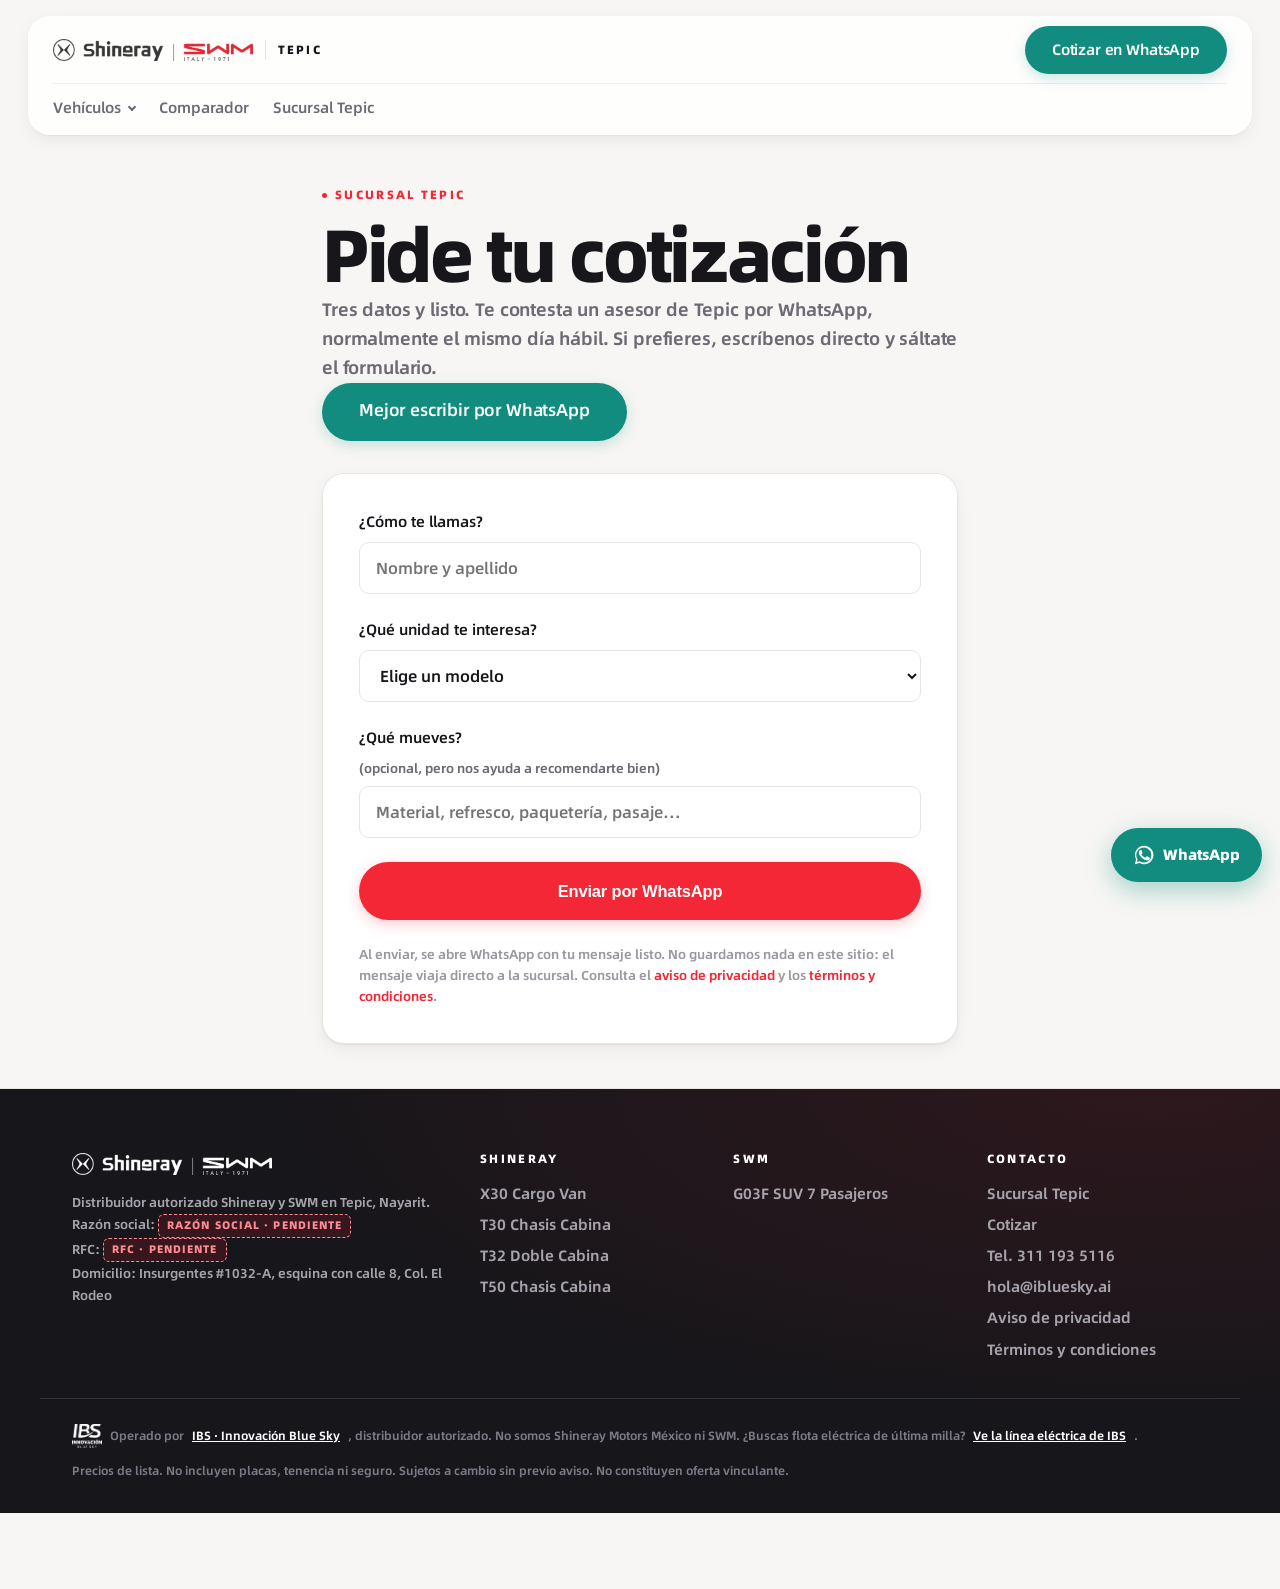
==== cotizar/index.html @ 1d500e3d "Actualiza sitio Shineray Tepic" ====
<!doctype html>
<html lang="es-MX">
<head>
<meta charset="utf-8">
<meta name="viewport" content="width=device-width,initial-scale=1,viewport-fit=cover">
<title>Cotizar un Shineray o SWM en Tepic | Distribuidor autorizado</title>
<meta name="description" content="Pide cotización de un camión Shineray o del SUV SWM G03F en Tepic, Nayarit. Tres campos y te contesta un asesor de la sucursal por WhatsApp.">
<meta name="robots" content="index,follow,max-image-preview:large">
<link rel="canonical" href="https://shineray-tepic.ibluesky.ai/cotizar/">
<meta name="theme-color" content="#3E3A39">
<meta name="geo.region" content="MX-NAY"><meta name="geo.placename" content="Tepic, Nayarit">
<meta property="og:type" content="website"><meta property="og:locale" content="es_MX">
<meta property="og:site_name" content="Shineray Tepic">
<meta property="og:url" content="https://shineray-tepic.ibluesky.ai/cotizar/">
<meta property="og:title" content="Cotizar un Shineray o SWM en Tepic | Distribuidor autorizado">
<meta property="og:description" content="Pide cotización de un camión Shineray o del SUV SWM G03F en Tepic, Nayarit. Tres campos y te contesta un asesor de la sucursal por WhatsApp.">
<meta property="og:image" content="https://shineray-tepic.ibluesky.ai/assets/og/inicio.jpg">
<meta property="og:image:width" content="1200"><meta property="og:image:height" content="630">
<meta property="og:image:alt" content="Cotizar un Shineray o SWM en Tepic | Distribuidor autorizado">
<meta name="twitter:card" content="summary_large_image">
<meta name="twitter:title" content="Cotizar un Shineray o SWM en Tepic | Distribuidor autorizado">
<meta name="twitter:description" content="Pide cotización de un camión Shineray o del SUV SWM G03F en Tepic, Nayarit. Tres campos y te contesta un asesor de la sucursal por WhatsApp.">
<meta name="twitter:image" content="https://shineray-tepic.ibluesky.ai/assets/og/inicio.jpg">
<link rel="preload" href="../assets/fonts/sr-600.woff2" as="font" type="font/woff2" crossorigin>

<link rel="stylesheet" href="../assets/site.css?v=41d85a31">
<link rel="icon" href="../assets/brand/favicon.svg" type="image/svg+xml">
<link rel="apple-touch-icon" href="../apple-touch-icon.png">
<link rel="manifest" href="../manifest.webmanifest">
<meta name="apple-mobile-web-app-title" content="Shineray Tepic">
<meta name="application-name" content="Shineray Tepic">
<meta name="mobile-web-app-capable" content="yes">
<meta name="apple-mobile-web-app-capable" content="yes">
<meta name="apple-mobile-web-app-status-bar-style" content="default">
<meta name="robots" content="noindex,follow">

</head>
<body data-root="../">
<a class="skip" href="#main">Saltar al contenido</a>
<header class="hdr"><div class="hdr-shell">
  <div class="hdr-top">
    <a class="brand" href="../" aria-label="Shineray y SWM Tepic — inicio">
      <img src="../assets/brand/lockup-dark.webp" alt="Shineray · SWM" width="220" height="24" fetchpriority="high">
      <span class="brand-city">Tepic</span>
    </a>
    <div class="hdr-act">
      <a class="btn btn-wa" href="https://wa.me/523111935116?text=Hola,%20vi%20su%20sitio%20y%20quiero%20informacion" data-ev="wa_header">Cotizar en WhatsApp</a>
    </div>
  </div>
  <nav class="hdr-nav" aria-label="Principal"><div class="nav-row">
    <div class="mega-wrap">
      <button class="nav-trigger" type="button" aria-expanded="false" aria-controls="mega-veh">Vehículos<span class="caret" aria-hidden="true"></span></button>
      <div class="mega" id="mega-veh">
        <div class="mega-in">
          <div class="mega-cards"><a class="mcard" href="../modelos/comerciales/x30/">
      <img src="../assets/models/x30/card.webp" srcset="../assets/models/x30/card-350.webp 350w, ../assets/models/x30/card.webp 700w" sizes="(max-width:860px) 40vw, 150px" alt="" loading="lazy" decoding="async" width="700" height="310">
      <b>X30</b><span>Cargo Van</span>
      <em>Desde $298,900</em>
      <span class="mcard-go">Ver ficha</span></a><a class="mcard" href="../modelos/comerciales/t30/">
      <img src="../assets/models/t30/card.webp" srcset="../assets/models/t30/card-350.webp 350w, ../assets/models/t30/card.webp 700w" sizes="(max-width:860px) 40vw, 150px" alt="" loading="lazy" decoding="async" width="700" height="310">
      <b>T30</b><span>Chasis Cabina</span>
      <em>Desde $298,900</em>
      <span class="mcard-go">Ver ficha</span></a><a class="mcard" href="../modelos/comerciales/t32/">
      <img src="../assets/models/t32/card.webp" srcset="../assets/models/t32/card-350.webp 350w, ../assets/models/t32/card.webp 700w" sizes="(max-width:860px) 40vw, 150px" alt="" loading="lazy" decoding="async" width="700" height="310">
      <b>T32</b><span>Doble Cabina</span>
      <em>Desde $369,500</em>
      <span class="mcard-go">Ver ficha</span></a><a class="mcard" href="../modelos/comerciales/t50/">
      <img src="../assets/models/t50/card.webp" srcset="../assets/models/t50/card-350.webp 350w, ../assets/models/t50/card.webp 700w" sizes="(max-width:860px) 40vw, 150px" alt="" loading="lazy" decoding="async" width="700" height="310">
      <b>T50</b><span>Chasis Cabina</span>
      <em>Desde $369,500</em>
      <span class="mcard-go">Ver ficha</span></a><a class="mcard" href="../modelos/suv/g03f/">
      <img src="../assets/models/g03f/card.webp" srcset="../assets/models/g03f/card-350.webp 350w, ../assets/models/g03f/card.webp 700w" sizes="(max-width:860px) 40vw, 150px" alt="" loading="lazy" decoding="async" width="700" height="310">
      <b>G03F</b><span>SUV 7 Pasajeros</span>
      <em>Desde $379,000</em>
      <span class="mcard-go">Ver ficha</span></a></div>
          <div class="mega-links">
            <a href="../#comparador">Comparar los cinco</a>
            <a href="https://wa.me/523111935116?text=Hola,%20quiero%20cotizar%20varias%20unidades%20para%20mi%20flotilla" data-ev="wa_flotilla">Compra por flotilla</a>
            <a href="../sucursales/tepic/">Sucursal Tepic</a>
            <a href="../cotizar/">Pedir cotización</a>
          </div>
        </div>
      </div>
    </div>
    <a href="../#comparador">Comparador</a>
    <a href="../sucursales/tepic/">Sucursal Tepic</a>
  </div></nav>
  <div class="hdr-prog" aria-hidden="true"><i></i></div>
</div></header>
<main id="main">
<section class="sec sec-tight"><div class="wrap narrow">
  <div class="eyebrow">Sucursal Tepic</div>
  <h1>Pide tu cotización</h1>
  <p class="lede">Tres datos y listo. Te contesta un asesor de Tepic por WhatsApp, normalmente el mismo día hábil. Si prefieres, escríbenos directo y sáltate el formulario.</p>
  <a class="btn btn-wa btn-lg" href="https://wa.me/523111935116?text=Hola,%20quiero%20una%20cotizacion" data-ev="wa_cotizar">Mejor escribir por WhatsApp</a>

  <form class="form" id="cot" novalidate>
    <label>¿Cómo te llamas?<input name="nombre" required autocomplete="name" placeholder="Nombre y apellido"></label>
    <label>¿Qué unidad te interesa?<select name="modelo" required><option value="">Elige un modelo</option><option value="Shineray X30">Shineray X30 — Cargo Van · $298,900</option><option value="Shineray T30">Shineray T30 — Chasis Cabina · $298,900</option><option value="Shineray T32">Shineray T32 — Doble Cabina · $369,500</option><option value="Shineray T50">Shineray T50 — Chasis Cabina · $369,500</option><option value="SWM G03F">SWM G03F — SUV 7 Pasajeros · $379,000</option><option value="No sé, necesito asesoría">Todavía no sé, necesito asesoría</option></select></label>
    <label>¿Qué mueves? <span class="opt">(opcional, pero nos ayuda a recomendarte bien)</span><input name="giro" placeholder="Material, refresco, paquetería, pasaje…"></label>
    <button class="btn btn-red btn-lg btn-blk" type="submit">Enviar por WhatsApp</button>
    <p class="fine">Al enviar, se abre WhatsApp con tu mensaje listo. No guardamos nada en este sitio: el mensaje viaja directo a la sucursal. Consulta el <a href="https://ibluesky.ai/aviso-de-privacidad.html" target="_blank" rel="noopener">aviso de privacidad</a> y los <a href="https://ibluesky.ai/terminos-y-condiciones.html" target="_blank" rel="noopener">términos y condiciones</a>.</p>
    <noscript><p class="nota">Tu navegador tiene JavaScript desactivado. Escríbenos directo por WhatsApp o llama al 311 193 5116.</p></noscript>
  </form>
</div></section>
</main>
<footer class="ftr">
 <div class="wrap ftr-grid">
  <div>
    <img src="../assets/brand/lockup-white.webp" alt="Shineray · SWM" width="220" height="24" loading="lazy">
    <p class="ftr-legal">Distribuidor autorizado Shineray y SWM en Tepic, Nayarit.<br>
      Razón social: <span class="pend" data-pend="razon_social" title="Dato pendiente: Razón social">RAZÓN SOCIAL · PENDIENTE</span><br>
      RFC: <span class="pend" data-pend="rfc" title="Dato pendiente: RFC">RFC · PENDIENTE</span><br>
      Domicilio: Insurgentes #1032-A, esquina con calle 8, Col. El Rodeo</p>
  </div>
  <div><h3>Shineray</h3>
    <a href="../modelos/comerciales/x30/">X30 Cargo Van</a><a href="../modelos/comerciales/t30/">T30 Chasis Cabina</a><a href="../modelos/comerciales/t32/">T32 Doble Cabina</a><a href="../modelos/comerciales/t50/">T50 Chasis Cabina</a></div>
  <div><h3>SWM</h3>
    <a href="../modelos/suv/g03f/">G03F SUV 7 Pasajeros</a></div>
  <div><h3>Contacto</h3>
    <a href="../sucursales/tepic/">Sucursal Tepic</a>
    <a href="../cotizar/">Cotizar</a>
    <div class="ftr-p">Tel. 311 193 5116</div>
    <a href="mailto:hola@ibluesky.ai">hola@ibluesky.ai</a>
    <a href="https://ibluesky.ai/aviso-de-privacidad.html" target="_blank" rel="noopener">Aviso de privacidad</a>
    <a href="https://ibluesky.ai/terminos-y-condiciones.html" target="_blank" rel="noopener">Términos y condiciones</a></div>
 </div>
 <div class="wrap ftr-bot">
   <span class="ftr-ibs"><img src="../assets/brand/ibs-white.webp" alt="" width="34" height="27" loading="lazy">
     Operado por <a href="https://ibluesky.ai" target="_blank" rel="noopener">IBS · Innovación Blue Sky</a>, distribuidor autorizado.
     No somos Shineray Motors México ni SWM. ¿Buscas flota eléctrica de última milla?
     <a href="https://ibluesky.ai" target="_blank" rel="noopener">Ve la línea eléctrica de IBS</a>.</span>
   <span>Precios de lista. No incluyen placas, tenencia ni seguro. Sujetos a cambio sin previo aviso. No constituyen oferta vinculante.</span>
 </div>
</footer>
<a class="fab" href="https://wa.me/523111935116?text=Hola,%20quiero%20informacion%20de%20un%20vehiculo%20Shineray" data-ev="wa_fab" aria-label="Escribir por WhatsApp">
  <svg viewBox="0 0 24 24" width="22" height="22" aria-hidden="true"><path fill="currentColor" d="M17.5 14.4c-.3-.2-1.7-.9-2-1-.3-.1-.5-.2-.7.1s-.8 1-.9 1.2c-.2.2-.3.2-.6.1-.3-.2-1.2-.5-2.3-1.4-.9-.8-1.4-1.7-1.6-2s0-.4.1-.6l.5-.5c.1-.2.2-.3.3-.5s0-.4 0-.5c0-.2-.7-1.6-.9-2.2-.2-.6-.5-.5-.7-.5h-.6c-.2 0-.5.1-.8.4-.3.3-1 1-1 2.5s1.1 2.9 1.2 3.1c.2.2 2.1 3.2 5.1 4.5.7.3 1.3.5 1.7.6.7.2 1.4.2 1.9.1.6-.1 1.7-.7 2-1.4.2-.7.2-1.2.2-1.4-.1-.1-.3-.2-.6-.3z"/><path fill="currentColor" d="M12 2a10 10 0 0 0-8.6 15L2 22l5.2-1.4A10 10 0 1 0 12 2zm0 18.2c-1.6 0-3.1-.4-4.4-1.2l-.3-.2-3.1.8.8-3-.2-.3A8.2 8.2 0 1 1 12 20.2z"/></svg>
  <span>WhatsApp</span>
</a>
<script src="../assets/site.js?v=41d85a31" defer></script>
</body></html>
---- assets/site.css ----
@font-face{font-family:Shineray;src:url(fonts/sr-400.woff2)format("woff2");font-weight:400;font-display:swap}
@font-face{font-family:Shineray;src:url(fonts/sr-600.woff2)format("woff2");font-weight:600;font-display:swap}
@font-face{font-family:Shineray;src:url(fonts/sr-800.woff2)format("woff2");font-weight:800;font-display:swap}

/* ─────────────────────────────────────────────────────────────
   Sistema de diseño
   Un solo lugar donde viven color, ritmo, radios y sombras.
   ───────────────────────────────────────────────────────────── */
:root{
 /* color */
 --red:#F32735; --red-d:#C81C29; --red-soft:#FDF2F3;
 --ink:#17161A;          /* negro cálido, más profundo que el gris anterior */
 --ink-80:#3A383E;
 --ink-2:#6C6A73;        /* texto secundario */
 --ink-3:#9B98A1;        /* texto terciario */
 --line:#E8E5E1;
 --line-2:#F1EFEC;
 --paper:#FFFFFF;
 --bg:#F7F6F4;           /* papel cálido, más limpio */
 --bg-2:#FFFFFF;
 --wa:#128C7E;

 /* ritmo vertical y horizontal */
 --s1:4px; --s2:8px; --s3:12px; --s4:16px; --s5:24px;
 --s6:32px; --s7:48px; --s8:64px; --s9:96px;

 /* radios */
 --r-xs:6px; --r-sm:10px; --r-md:16px; --r-lg:22px; --r-xl:28px; --r-pill:999px;
 --r:10px;

 /* sombras en capas: una cercana para definir el borde, otra difusa para elevar */
 --sh-1:0 1px 2px rgba(23,22,26,.05);
 --sh-2:0 1px 2px rgba(23,22,26,.05), 0 6px 16px rgba(23,22,26,.06);
 --sh-3:0 1px 2px rgba(23,22,26,.05), 0 14px 34px rgba(23,22,26,.09);
 --sh-4:0 2px 4px rgba(23,22,26,.06), 0 28px 60px rgba(23,22,26,.13);

 --max:1200px;
 --ease:cubic-bezier(.2,.7,.2,1);
}

*,*::before,*::after{box-sizing:border-box;margin:0;padding:0}
/* Safari en iPad/iPhone ignora el overflow-x:hidden puesto solo en <body>, y la
   página terminaba desplazándose de lado. 'clip' sí lo respeta y, a diferencia
   de 'hidden', no convierte el elemento en contenedor de scroll: el encabezado
   pegajoso sigue funcionando. */
html{-webkit-text-size-adjust:100%;scroll-behavior:smooth;overflow-x:clip}
body{font-family:Shineray,system-ui,-apple-system,"Segoe UI",Roboto,sans-serif;
 color:var(--ink);background:var(--bg);line-height:1.6;font-size:17px;
 overflow-x:hidden;overflow-x:clip;max-width:100%;padding-bottom:76px;
 -webkit-font-smoothing:antialiased;-moz-osx-font-smoothing:grayscale}
img{max-width:100%;height:auto;display:block}
a{color:var(--red);text-decoration:none}
a:hover{text-decoration:underline}

/* escala tipográfica: más contraste entre niveles, tracking más cerrado en display */
h1,h2,h3{line-height:1.06;letter-spacing:-.035em;font-weight:800;text-wrap:balance}
h1{font-size:clamp(38px,6.2vw,74px);letter-spacing:-.045em}
h2{font-size:clamp(30px,4.4vw,52px);letter-spacing:-.04em}
h3{font-size:20px;letter-spacing:-.02em;line-height:1.2}

.wrap{max-width:var(--max);margin:0 auto;padding:0 clamp(20px,4vw,32px)}
.narrow{max-width:700px}
.skip{position:absolute;left:-9999px}
.skip:focus{left:8px;top:8px;z-index:99;background:#fff;padding:10px 14px;border:2px solid var(--red);border-radius:var(--r-xs)}
:focus-visible{outline:2px solid var(--red);outline-offset:3px;border-radius:2px}
::selection{background:var(--red);color:#fff}

/* ───────────────────────── encabezado ───────────────────────── */
.hdr{position:sticky;top:0;z-index:40;padding:clamp(8px,1.6vw,16px) clamp(12px,3vw,28px) 0;background:transparent;
 transition:transform .34s var(--ease)}
/* al bajar se retira, al subir vuelve: la barra no estorba la lectura */
.hdr.is-hidden{transform:translateY(-130%)}
/* con movimiento reducido se sigue ocultando, pero sin animar el recorrido */
@media(prefers-reduced-motion:reduce){.hdr{transition:none}}
.hdr-shell{max-width:1360px;margin:0 auto;position:relative;
 background:rgba(255,255,255,.82);backdrop-filter:saturate(180%) blur(20px);-webkit-backdrop-filter:saturate(180%) blur(20px);
 border:1px solid rgba(255,255,255,.7);border-radius:var(--r-lg);
 box-shadow:var(--sh-2);padding:0 clamp(14px,2vw,24px);
 transition:box-shadow .3s var(--ease)}
.hdr-top{display:flex;align-items:center;justify-content:space-between;gap:16px;min-height:66px}
.brand{display:flex;align-items:center;gap:12px;color:var(--ink)}
.brand:hover{text-decoration:none}
.brand img{width:200px;height:auto}
.brand-city{font-weight:800;font-size:12px;letter-spacing:.18em;text-transform:uppercase;color:var(--ink);
 border-left:1px solid var(--line);padding-left:12px}
.hdr-act{display:flex;gap:var(--s2);flex:none}
.hdr-nav{border-top:1px solid var(--line-2);overflow-x:auto;-webkit-overflow-scrolling:touch;scrollbar-width:none}
.hdr-nav::-webkit-scrollbar{display:none}
.nav-row{display:flex;gap:var(--s5);align-items:center;height:50px;white-space:nowrap;font-size:14.5px;font-weight:600}
.nav-row a{color:var(--ink-2);position:relative;transition:color .2s}
.nav-row a:hover,.nav-row a[aria-current]{color:var(--ink);text-decoration:none}
.nav-row a[aria-current]{box-shadow:inset 0 -2px 0 var(--red)}
.nav-sep{width:1px;height:18px;background:var(--line);flex:none}

/* ───────────────────────── botones ───────────────────────── */
.btn{display:inline-flex;align-items:center;justify-content:center;gap:var(--s2);
 height:48px;padding:0 26px;border-radius:var(--r-pill);
 font-weight:600;font-size:15px;letter-spacing:-.01em;
 border:1px solid transparent;cursor:pointer;text-align:center;
 transition:transform .22s var(--ease), box-shadow .22s var(--ease), background .2s, color .2s, border-color .2s}
.btn:hover{text-decoration:none;transform:translateY(-1px)}
.btn:active{transform:translateY(0)}
.btn-lg{height:58px;padding:0 36px;font-size:16.5px}
.btn-blk{width:100%}
.btn-red{background:var(--red);color:#fff;box-shadow:0 4px 14px rgba(243,39,53,.24)}
.btn-red:hover{background:var(--red-d);box-shadow:0 8px 22px rgba(243,39,53,.30)}
.btn-wa{background:var(--wa);color:#fff;box-shadow:0 4px 14px rgba(18,140,126,.22)}
.btn-wa:hover{background:#0F7A6D;box-shadow:0 8px 22px rgba(18,140,126,.28)}
.btn-dark,.btn-ink{background:var(--ink);color:#fff;box-shadow:0 4px 14px rgba(23,22,26,.18)}
.btn-dark:hover,.btn-ink:hover{background:#000;box-shadow:0 8px 22px rgba(23,22,26,.26)}
.btn-wht{background:#fff;color:var(--ink);box-shadow:var(--sh-2)}
.btn-wht:hover{box-shadow:var(--sh-3)}
.btn-ghost,.btn-line{background:#fff;color:var(--ink);border-color:var(--line);box-shadow:var(--sh-1)}
.btn-ghost:hover,.btn-line:hover{border-color:var(--ink);box-shadow:var(--sh-2)}
.btn-ghost-w{background:rgba(255,255,255,.06);color:#fff;border-color:rgba(255,255,255,.4);backdrop-filter:blur(6px)}
.btn-ghost-w:hover{background:rgba(255,255,255,.14);border-color:rgba(255,255,255,.75)}

/* ─────── escenario: el vehículo manda, el texto es el pie de foto ─────── */
/* los vehículos laterales del carrusel sobresalen a propósito; aquí se recortan
   al ancho de la pantalla para que no generen desplazamiento horizontal */
.hero-h,.hero-m{position:relative;border-bottom:1px solid var(--line);
 padding:clamp(30px,5vw,72px) 0 clamp(52px,7vw,104px);
 overflow-x:hidden;overflow-x:clip;
 background:linear-gradient(180deg,#FFFFFF 0%,var(--bg) 100%)}
.stage-head{text-align:center;margin-bottom:clamp(8px,2vw,20px)}
.stage{position:relative;display:flex;align-items:flex-end;justify-content:center;isolation:isolate}
.stage::before{content:"";position:absolute;left:50%;top:62%;transform:translate(-50%,-50%);
 width:min(96%,1180px);height:min(72%,520px);z-index:0;pointer-events:none;
 background:radial-gradient(ellipse at center, rgba(23,22,26,.10), rgba(23,22,26,0) 70%)}
/* la palabra gigante vive detrás: tono suave, no compite con el vehículo */
/* Tinta plana, sin degradado. Antes el color salía de un background-clip:text,
   que solo pinta dentro de la caja del elemento: con line-height .74 las letras
   sobresalían por arriba y se veían rebanadas. Con color sólido eso no puede pasar. */
.stage-word{position:absolute;left:50%;top:clamp(-6px,1vw,12px);transform:translateX(-50%);
 font-size:clamp(120px,27vw,420px);font-weight:800;letter-spacing:-.07em;line-height:.74;
 color:rgba(23,22,26,.075);
 white-space:nowrap;z-index:0;pointer-events:none;user-select:none}
.stage-veh{position:relative;z-index:1;width:min(100%,1180px);margin-top:clamp(16px,4.4vw,72px);
 filter:drop-shadow(0 30px 40px rgba(23,22,26,.16))}
.stage-veh img{width:100%}
.stage-foot{text-align:center;max-width:800px;margin:clamp(26px,3.6vw,48px) auto 0;
 display:flex;flex-direction:column;align-items:center;gap:var(--s4)}
/* titular de verdad: el h1 manda la página */
.stage-foot h1{font-size:clamp(30px,4.2vw,54px);font-weight:800;letter-spacing:-.04em;
 line-height:1.04;max-width:20ch}
.stage-meta{font-size:15px;color:var(--ink-2);font-variant-numeric:tabular-nums;
 letter-spacing:.01em}
.lede-center{text-align:center;margin:0 auto}
.cta-center{justify-content:center}

/* ── carrusel del encabezado: los cinco vehículos en el mismo escenario ── */
.hero-car .stage-veh{position:relative;aspect-ratio:1600/709;overflow:visible}
/* especificidad alta a propósito: el fundido de carga (.img-fade.is-loaded)
   vive más abajo en la hoja y con menos peso le ganaba a este opacity:0,
   dejando los cinco vehículos encimados */
.hero-car .stage-veh .hv{position:absolute;inset:0;width:100%;height:100%;object-fit:contain;
 opacity:0;transform:scale(.60);z-index:0;pointer-events:none;
 transition:opacity .6s var(--ease),transform .6s var(--ease)}
.hero-car .stage-veh .hv.is-cur{opacity:1;transform:none;z-index:3}
/* el anterior y el siguiente se asoman a los lados, atenuados y clicables */
.hero-car .stage-veh .hv.is-prev,
.hero-car .stage-veh .hv.is-next{opacity:.26;z-index:2;pointer-events:auto;cursor:pointer}
.hero-car .stage-veh .hv.is-prev{transform:translateX(-56%) scale(.70)}
.hero-car .stage-veh .hv.is-next{transform:translateX(56%) scale(.70)}
.hero-car .stage-veh .hv.is-prev:hover,
.hero-car .stage-veh .hv.is-next:hover{opacity:.5}
/* en pantallas medianas los laterales se acercan para no salirse del ancho */
@media(max-width:1100px){
 .hero-car .stage-veh .hv.is-prev{transform:translateX(-34%) scale(.58);opacity:.17}
 .hero-car .stage-veh .hv.is-next{transform:translateX(34%) scale(.58);opacity:.17}
}
/* en teléfono estorban: se ve solo el vehículo actual */
@media(max-width:680px){
 .hero-car .stage-veh .hv.is-prev,
 .hero-car .stage-veh .hv.is-next{opacity:0;pointer-events:none}
}
/* indicadores: cuántos vehículos hay y en cuál vas. Sin texto, sin cajas:
   el activo se alarga y se pinta de rojo, los demás son puntos neutros */
.hero-dots{display:flex;justify-content:center;align-items:center;gap:9px;
 margin-top:clamp(18px,2.6vw,30px)}
.hero-dot{width:7px;height:7px;padding:0;border:0;border-radius:99px;
 background:var(--line);cursor:pointer;-webkit-appearance:none;appearance:none;
 transition:width .4s var(--ease),background .3s var(--ease)}
.hero-dot:hover{background:var(--ink-3)}
.hero-dot.on{width:26px;background:var(--red)}
.hero-dot.on:hover{background:var(--red-d)}
@media(prefers-reduced-motion:reduce){.hero-dot{transition:none}}

.hero-tabs{display:flex;gap:var(--s2);justify-content:center;flex-wrap:wrap;
 margin-top:clamp(20px,3vw,32px)}
.hero-tab{display:flex;flex-direction:column;align-items:center;gap:1px;
 background:transparent;border:1px solid transparent;border-radius:var(--r-md);
 padding:9px 16px;cursor:pointer;font:inherit;color:var(--ink-2);
 transition:background .25s,border-color .25s,color .25s}
.hero-tab b{font-size:15px;letter-spacing:-.03em;color:var(--ink-2);transition:color .25s}
.hero-tab span{font-size:11px;letter-spacing:.04em}
.hero-tab:hover{background:rgba(23,22,26,.04)}
.hero-tab.on{background:var(--paper);border-color:var(--line);box-shadow:var(--sh-2)}
.hero-tab.on b{color:var(--ink)}
.hero-tab.on span{color:var(--ink-2)}
@media(max-width:560px){
 .hero-tabs{gap:var(--s1)}
 .hero-tab{padding:7px 11px}
 .hero-tab span{display:none}
}
@media(prefers-reduced-motion:reduce){.hero-car .hv{transition:none}}

/* microetiqueta */
.eyebrow{font-size:11.5px;font-weight:800;letter-spacing:.2em;text-transform:uppercase;color:var(--red);
 display:inline-flex;align-items:center;gap:var(--s2)}
.eyebrow::before{content:"";width:5px;height:5px;border-radius:50%;background:currentColor;flex:none}
.lede{color:var(--ink-2);font-size:18px;line-height:1.62;max-width:58ch;letter-spacing:-.008em}
.cta-row{display:flex;gap:var(--s3);flex-wrap:wrap;margin-top:var(--s1)}

/* cifras destacadas */
.kpis{display:flex;gap:var(--s7);flex-wrap:wrap;justify-content:center;
 border-top:1px solid var(--line);padding-top:var(--s4);margin-top:var(--s2)}
.kpi b{display:block;font-size:24px;font-variant-numeric:tabular-nums;letter-spacing:-.03em;line-height:1}
.kpi span{font-size:13px;color:var(--ink-2)}
.kpi em{display:block;font-style:normal;font-size:13.5px;color:var(--ink-2);margin-top:var(--s2);
 max-width:24ch;line-height:1.5}
.kpis-full{border-top:0;padding-top:0;margin-top:0;justify-content:space-between;gap:var(--s6) var(--s5)}
.kpis-full .kpi{flex:1 1 210px;text-align:left;position:relative;padding-left:18px}
.kpis-full .kpi::before{content:"";position:absolute;left:0;top:6px;bottom:2px;width:2px;
 background:linear-gradient(180deg,var(--red),rgba(243,39,53,.15))}
.kpis-full .kpi b{font-size:clamp(32px,3.6vw,44px);letter-spacing:-.04em}
.kpis-full .kpi span{font-size:12px;letter-spacing:.14em;text-transform:uppercase;font-weight:800;
 color:var(--ink-2);display:block;margin-top:var(--s2)}

/* banda de estadísticas oscura */
.sec-stat{padding-top:clamp(38px,5vw,60px);padding-bottom:clamp(38px,5vw,60px)}
.sec-stat .kpi b{color:#fff}
.sec-stat .kpi span{color:#8E8B95}
.sec-stat .kpi em{color:#B4B1BA}

/* precio */
.price{display:flex;align-items:baseline;gap:var(--s2);flex-wrap:wrap;justify-content:center}
.price-k{font-size:14px;color:var(--ink-2);letter-spacing:.02em}
.price-v{font-size:clamp(34px,4.6vw,50px);font-weight:800;letter-spacing:-.045em;font-variant-numeric:tabular-nums;line-height:1}
.price-c{font-size:14px;color:var(--ink-2);font-weight:600}
.price-note{font-size:12.5px;color:var(--ink-3);max-width:58ch;line-height:1.5;margin:0 auto}

/* 360 */
.spin{position:relative;touch-action:pan-y;user-select:none;-webkit-user-select:none;cursor:grab}
.spin.is-drag{cursor:grabbing}
.spin img{-webkit-user-drag:none;user-drag:none}
/* el lienzo dibuja los cuadros ya decodificados: cambiar de cuadro no vuelve
   a decodificar nada, que era lo que trababa el giro con el ratón */
.spin-cv{position:absolute;inset:0;width:100%;height:100%;pointer-events:none}
.spin.is-ready .spin-img{visibility:hidden}
.spin-hint{position:absolute;left:50%;bottom:10px;transform:translateX(-50%);
 background:rgba(23,22,26,.88);backdrop-filter:blur(8px);color:#fff;border:0;border-radius:var(--r-pill);
 padding:10px 20px;font:600 13px Shineray,system-ui;cursor:pointer;font-family:inherit;
 box-shadow:var(--sh-3);transition:opacity .3s,transform .3s var(--ease)}
.spin-hint:hover{transform:translateX(-50%) translateY(-2px)}
.spin.is-on .spin-hint{opacity:0;pointer-events:none}

/* ───────────────────────── secciones ───────────────────────── */
.sec{padding:clamp(60px,8.5vw,120px) 0;border-bottom:1px solid var(--line)}
.sec-tight{padding:clamp(28px,4vw,44px) 0}
.sec-alt{background:var(--paper)}
.sec-dark{background:var(--ink);color:#fff;border-bottom:0;
 background-image:radial-gradient(ellipse at 20% -10%, rgba(243,39,53,.14), transparent 55%)}
.sec-dark .lede,.sec-dark .fine{color:#A5A2AC}
.sec-dark h2,.sec-dark h3{color:#fff}
.sec-red{background:var(--red);color:#fff;border-bottom:0;
 background-image:radial-gradient(ellipse at 80% 0%, rgba(255,255,255,.16), transparent 55%)}
.sec-red h2{color:#fff}
.sec-head{display:flex;justify-content:space-between;align-items:flex-end;gap:var(--s5);flex-wrap:wrap;
 margin-bottom:clamp(28px,4vw,52px)}
.sec-head h2{margin-bottom:0}
.sec-note{font-size:13px;color:var(--ink-2);text-align:right}
.sec h2{margin-bottom:var(--s4)}
.sec .eyebrow{margin-bottom:var(--s3)}
.mt{margin-top:var(--s6)}
.cols2{display:grid;grid-template-columns:1fr 1fr;gap:clamp(28px,4.5vw,56px);align-items:center}
.cta-final{text-align:center;padding:var(--s4) var(--s5)}
.cta-final p{max-width:56ch;margin:var(--s3) auto var(--s5);opacity:.94;font-size:17.5px}
.cta-final .cta-row{justify-content:center}

/* ── tarjetas de modelo: sin marco, el vehículo vive sobre la página ── */
.cards{display:grid;grid-template-columns:repeat(auto-fit,minmax(250px,1fr));
 gap:clamp(28px,3.4vw,52px) clamp(20px,2.6vw,36px)}
.cards-one{grid-template-columns:repeat(auto-fit,minmax(250px,340px))}
.card{color:var(--ink);display:flex;flex-direction:column;text-align:center;align-items:center}
.card:hover{text-decoration:none;color:var(--ink)}
.card-img{overflow:hidden;border-radius:var(--r-md);width:100%;background:var(--bg);
 transition:box-shadow .4s var(--ease), transform .4s var(--ease)}
.card-img img{width:100%;transition:transform .6s var(--ease)}
.card:hover .card-img{box-shadow:var(--sh-4);transform:translateY(-4px)}
.card:hover .card-img img{transform:scale(1.05)}
.card-b{width:100%;display:flex;flex-direction:column;align-items:center}
.card-n{font-size:23px;font-weight:800;letter-spacing:-.04em;display:flex;align-items:baseline;gap:var(--s2);
 flex-wrap:wrap;justify-content:center;margin-top:var(--s4)}
.card-n span{font-weight:400;color:var(--ink-2);font-size:14px;letter-spacing:-.01em}
.card-kpi{font-size:13px;color:var(--ink-2);font-variant-numeric:tabular-nums;margin-top:var(--s1);letter-spacing:.01em}
.card-price{font-size:21px;font-weight:800;font-variant-numeric:tabular-nums;letter-spacing:-.03em;
 margin-top:var(--s4);padding-top:var(--s3);border-top:1px solid var(--line);width:100%;
 transition:border-color .3s}
.card:hover .card-price{border-top-color:var(--ink)}
.card-price span{font-size:12px;font-weight:400;color:var(--ink-2);letter-spacing:0}
.card-fin{font-size:12.5px;color:var(--ink-3);margin-top:var(--s1)}
.minis{display:grid;grid-template-columns:repeat(auto-fit,minmax(160px,1fr));gap:var(--s5)}
.mini{color:var(--ink);display:flex;flex-direction:column;gap:2px}
.mini:hover{text-decoration:none;color:var(--ink)}
.mini img{border-radius:var(--r-sm);transition:transform .5s var(--ease)}
.mini:hover img{transform:scale(1.04)}
.mini b{font-size:15px;margin-top:var(--s2);letter-spacing:-.02em}
.mini span{font-size:14px;color:var(--ink-2);font-variant-numeric:tabular-nums}

/* flotillas */
.flota-cta{display:flex;align-items:center;justify-content:space-between;gap:var(--s6);flex-wrap:wrap;
 border:1px solid var(--line);border-radius:var(--r-lg);padding:clamp(26px,3.4vw,40px);
 background:var(--paper);box-shadow:var(--sh-2)}
.flota-h{font-size:clamp(21px,2.3vw,27px);margin-bottom:var(--s2)}
@media(max-width:860px){.flota-cta{flex-direction:column;align-items:flex-start}.flota-cta .btn{width:100%}}

/* banda de confianza */
.trust{display:grid;grid-template-columns:repeat(4,1fr);gap:var(--s5)}
.trust-i{text-align:center;padding:var(--s2) var(--s3);position:relative}
.trust-i+.trust-i::before{content:"";position:absolute;left:calc(var(--s5)/-2);top:10%;bottom:10%;width:1px;background:var(--line)}
.trust-i b{display:block;font-size:16px;letter-spacing:-.02em;font-variant-numeric:tabular-nums}
.trust-i span{font-size:12.5px;color:var(--ink-2);line-height:1.45;display:block;margin-top:2px}
@media(max-width:860px){.trust{grid-template-columns:repeat(2,1fr);gap:var(--s5) var(--s3)}
 .trust-i+.trust-i::before{display:none}}

/* spotlights: un diferenciador a la vez, imagen y texto alternados */
.spotlights{display:flex;flex-direction:column}
.spotlight{display:grid;grid-template-columns:1.15fr 1fr;gap:clamp(32px,5.5vw,80px);align-items:center;
 padding:clamp(40px,6vw,80px) 0;border-bottom:1px solid var(--line)}
.spotlight:last-child{border-bottom:0;padding-bottom:0}
.spotlight:first-child{padding-top:0}
.spotlight-img{border-radius:var(--r-lg);overflow:hidden;background:var(--bg);box-shadow:var(--sh-3)}
.spotlight-img img{width:100%;display:block}
.spotlight-n{display:block;font-size:12px;font-weight:800;color:var(--red);letter-spacing:.2em;
 margin-bottom:var(--s3);font-variant-numeric:tabular-nums}
.spotlight h3{font-size:clamp(25px,3vw,38px);margin-bottom:var(--s4);letter-spacing:-.035em;line-height:1.08}
.spotlight p{color:var(--ink-2);font-size:17px;line-height:1.62;max-width:46ch}
.spotlight.flip .spotlight-img{order:2}
@media(max-width:860px){
 .spotlight{grid-template-columns:1fr;gap:var(--s5);padding:var(--s7) 0}
 .spotlight.flip .spotlight-img{order:0}
}

/* listas */
.ticks{list-style:none;display:flex;flex-direction:column;gap:var(--s3)}
.ticks li{padding-left:30px;position:relative;color:var(--ink-2)}
.ticks li::before{content:"";position:absolute;left:0;top:.5em;width:15px;height:8px;
 border-left:2.5px solid var(--red);border-bottom:2.5px solid var(--red);transform:rotate(-45deg)}
.sec-dark .ticks li{color:#A5A2AC}

/* disponibilidad */
.disp-box{border:1px solid var(--line);border-radius:var(--r-lg);padding:clamp(24px,3vw,32px);
 background:var(--paper);display:flex;flex-direction:column;gap:var(--s3);box-shadow:var(--sh-2)}
.disp-note{font-size:14px;color:var(--ink-2);line-height:1.55}

/* ficha técnica */
.specs{display:grid;grid-template-columns:repeat(auto-fit,minmax(340px,1fr));gap:clamp(24px,3vw,44px)}
.spec{width:100%;border-collapse:collapse;font-size:15px}
.spec caption{text-align:left;font-weight:800;font-size:11.5px;letter-spacing:.18em;text-transform:uppercase;
 color:var(--red);padding-bottom:var(--s3)}
.spec th,.spec td{padding:11px 0;border-bottom:1px solid var(--line);vertical-align:top;text-align:left}
.spec th{font-weight:400;color:var(--ink-2);width:52%;padding-right:var(--s3)}
.spec td{font-weight:600;font-variant-numeric:tabular-nums}
.lnk-pdf{font-weight:600;border-bottom:1px solid currentColor;transition:opacity .2s}
.lnk-pdf:hover{text-decoration:none;opacity:.7}
.lnk-inv{color:#fff;display:inline-block;margin-top:var(--s3)}

/* calculadora */
.calc{background:var(--paper)}
.calc-box{display:grid;grid-template-columns:1fr 380px;gap:clamp(24px,3vw,40px);
 border:1px solid var(--line);border-radius:var(--r-lg);background:var(--bg);
 padding:clamp(24px,3vw,36px);margin-top:var(--s5);box-shadow:var(--sh-1)}
.calc-ctrl{display:flex;flex-direction:column;gap:var(--s5)}
.calc-ctrl label{display:flex;flex-direction:column;gap:var(--s2);font-size:12px;color:var(--ink-2);
 font-weight:800;letter-spacing:.12em;text-transform:uppercase}
.calc-out{font-size:20px;color:var(--ink);font-weight:800;font-variant-numeric:tabular-nums;
 letter-spacing:-.02em;text-transform:none}
.calc-ctrl input[type=range]{width:100%;accent-color:var(--red);height:26px}
.calc-res{background:var(--ink);color:#fff;border-radius:var(--r-md);padding:clamp(22px,2.6vw,30px);
 display:flex;flex-direction:column;gap:var(--s2);box-shadow:var(--sh-3);
 background-image:radial-gradient(ellipse at 100% 0%, rgba(243,39,53,.20), transparent 60%)}
.calc-k{font-size:11.5px;letter-spacing:.2em;text-transform:uppercase;color:#8E8B95;font-weight:800}
.calc-v{font-size:clamp(38px,4.4vw,50px);font-weight:800;letter-spacing:-.045em;
 font-variant-numeric:tabular-nums;line-height:1}
.calc-sub{font-size:13.5px;color:#A5A2AC;margin-bottom:var(--s3)}
.calc-fine{font-size:11.5px;color:#807D87;line-height:1.55;margin-top:var(--s3)}
.calc-warn{font-size:14px;color:var(--ink-2)}

/* garantía */
.gar-grid{display:grid;grid-template-columns:repeat(auto-fit,minmax(210px,1fr));gap:var(--s3);margin:var(--s5) 0}
.gar{border:1px solid rgba(255,255,255,.14);border-radius:var(--r-md);padding:var(--s5);
 background:rgba(255,255,255,.03)}
.gar b{display:block;font-size:21px;letter-spacing:-.03em;font-variant-numeric:tabular-nums}
.gar span{font-size:13px;color:#A5A2AC;line-height:1.45;display:block;margin-top:var(--s1)}
.fine{font-size:13px;color:var(--ink-3);line-height:1.6;max-width:80ch}
.nota{border-left:3px solid var(--red);background:var(--red-soft);padding:var(--s4) var(--s5);
 font-size:14.5px;margin:var(--s4) 0;border-radius:0 var(--r-sm) var(--r-sm) 0;line-height:1.55}

/* panel desplegable de vehículos */
.mega-wrap{position:static}
.nav-trigger{background:none;border:0;font:inherit;font-weight:600;font-size:14.5px;color:var(--ink-2);
 cursor:pointer;padding:0;display:inline-flex;align-items:center;gap:var(--s2);height:50px;transition:color .2s}
.nav-trigger:hover,.nav-trigger[aria-expanded="true"]{color:var(--ink)}
.caret{width:6px;height:6px;border-right:2px solid currentColor;border-bottom:2px solid currentColor;
 transform:translateY(-2px) rotate(45deg);transition:transform .25s var(--ease)}
.nav-trigger[aria-expanded="true"] .caret{transform:translateY(1px) rotate(-135deg)}
.mega{position:absolute;left:0;right:0;top:100%;background:rgba(255,255,255,.97);
 backdrop-filter:saturate(180%) blur(20px);-webkit-backdrop-filter:saturate(180%) blur(20px);
 border-top:1px solid var(--line);border-radius:0 0 var(--r-lg) var(--r-lg);
 box-shadow:var(--sh-4);z-index:60;
 opacity:0;visibility:hidden;pointer-events:none;transform:translateY(-10px);
 transition:opacity .22s var(--ease),transform .22s var(--ease),visibility .22s}
.mega-wrap:hover .mega,.mega-wrap:focus-within .mega,.mega.is-open{opacity:1;visibility:visible;pointer-events:auto;transform:none}
.mega-in{display:grid;grid-template-columns:1fr 236px;gap:var(--s6);padding:var(--s6) clamp(14px,2vw,24px) var(--s6)}
.mega-cards{display:grid;grid-template-columns:repeat(5,1fr);gap:var(--s3)}
.mcard{display:flex;flex-direction:column;text-align:center;color:var(--ink);background:var(--bg);
 border-radius:var(--r-md);padding:var(--s3) var(--s3) var(--s4);gap:1px;
 transition:background .25s, transform .25s var(--ease)}
.mcard:hover{background:#EFEDEA;color:var(--ink);text-decoration:none;transform:translateY(-2px)}
.mcard img{width:100%;margin-bottom:var(--s1)}
.mcard b{font-size:17px;letter-spacing:-.03em}
.mcard span{font-size:11.5px;color:var(--ink-2)}
.mcard em{font-style:normal;font-weight:800;font-size:14px;font-variant-numeric:tabular-nums;
 margin-top:var(--s2);letter-spacing:-.02em}
.mcard-go{margin-top:var(--s2);font-weight:700;font-size:11px;letter-spacing:.08em;text-transform:uppercase;
 color:var(--red)!important;text-decoration:none}
.mega-links{display:flex;flex-direction:column;gap:1px;border-left:1px solid var(--line);padding-left:var(--s6)}
.mega-links a{color:var(--ink);font-size:14.5px;padding:9px 0;transition:color .2s,padding-left .2s var(--ease)}
.mega-links a:hover{color:var(--red);text-decoration:none;padding-left:var(--s1)}

/* testimonio */
.sec-testi{background:var(--paper)}
.testi-grid{display:grid;grid-template-columns:1fr 340px;gap:clamp(30px,4.5vw,64px);align-items:center}
.testi-grid .vid-frame{margin:0}

/* video */
.sec-vid{background:var(--paper)}
.vid-head{text-align:center;max-width:660px;margin:0 auto clamp(24px,3.2vw,40px);
 display:flex;flex-direction:column;align-items:center;gap:var(--s3)}
.vid-head h2{margin-bottom:0}
.vid-frame{max-width:980px;margin:0 auto;border-radius:var(--r-lg);overflow:hidden;background:var(--ink);
 line-height:0;box-shadow:var(--sh-4)}
.vid-frame.vid-vert{max-width:370px}
.vid-frame video{width:100%;height:auto;display:block}
.fine-center{text-align:center;margin-left:auto;margin-right:auto;margin-top:var(--s4)}

/* galería */
.gal{display:grid;grid-template-columns:repeat(auto-fill,minmax(280px,1fr));gap:var(--s3)}
.gal img{width:100%;border-radius:var(--r-md);transition:transform .5s var(--ease)}
.gal img:hover{transform:scale(1.02)}

/* sucursal */
.suc-grid{display:grid;grid-template-columns:repeat(auto-fit,minmax(260px,1fr));gap:clamp(24px,3vw,40px);
 margin-top:var(--s6)}
.suc-blk h2{font-size:11.5px;letter-spacing:.2em;text-transform:uppercase;color:var(--red);
 margin-bottom:var(--s3)}
.suc-line{display:flex;flex-direction:column;gap:2px;padding:var(--s3) 0;border-bottom:1px solid var(--line);
 font-weight:600}
.suc-line span{font-size:12px;font-weight:400;color:var(--ink-2);letter-spacing:.04em}
.suc-card{display:grid;grid-template-columns:repeat(auto-fit,minmax(190px,1fr));gap:var(--s5);
 margin:var(--s5) 0 var(--s6)}
.suc-card > div{display:flex;flex-direction:column;gap:var(--s1);font-weight:600}
.suc-k{font-size:11.5px;letter-spacing:.18em;text-transform:uppercase;color:#8E8B95;font-weight:800}

/* formulario */
.form{display:flex;flex-direction:column;gap:var(--s5);margin-top:var(--s6);background:var(--paper);
 border:1px solid var(--line);border-radius:var(--r-lg);padding:clamp(24px,3vw,36px);box-shadow:var(--sh-2)}
.form label{display:flex;flex-direction:column;gap:var(--s2);font-weight:600;font-size:15px}
.form .opt{font-weight:400;color:var(--ink-2);font-size:13px}
.form input,.form select{height:52px;border:1px solid var(--line);border-radius:var(--r-sm);
 padding:0 var(--s4);font:inherit;font-size:16px;background:#fff;color:var(--ink);
 transition:border-color .2s,box-shadow .2s}
.form input:focus,.form select:focus{border-color:var(--ink);box-shadow:0 0 0 3px rgba(23,22,26,.06)}

/* dato pendiente */
.pend{display:inline-block;font:800 11px/1.4 Shineray,system-ui;letter-spacing:.1em;color:var(--red);
 border:1px dashed var(--red);border-radius:var(--r-xs);padding:3px 8px;background:var(--red-soft);
 vertical-align:middle}
.sec-dark .pend,.ftr .pend{background:rgba(243,39,53,.14);color:#FF8A93;border-color:#FF8A93}

/* preguntas frecuentes */
.faqs{border-top:1px solid var(--line);margin-top:var(--s4)}
.faq{border-bottom:1px solid var(--line)}
.faq summary{cursor:pointer;padding:var(--s5) 40px var(--s5) 0;font-weight:600;font-size:17px;
 position:relative;list-style:none;transition:color .2s}
.faq summary::-webkit-details-marker{display:none}
.faq summary::after{content:"";position:absolute;right:8px;top:50%;width:9px;height:9px;
 border-right:2px solid var(--red);border-bottom:2px solid var(--red);
 transform:translateY(-70%) rotate(45deg);transition:transform .22s var(--ease)}
.faq[open] summary::after{transform:translateY(-30%) rotate(-135deg)}
.faq summary:hover{color:var(--red)}
.faq p{padding:0 0 var(--s5);color:var(--ink-2);max-width:74ch;line-height:1.62}

/* comparador */
.cmp-help{font-size:15px;color:var(--ink-2);margin-bottom:var(--s5);max-width:60ch}
.cmp-filter{display:flex;flex-wrap:wrap;gap:var(--s2);margin-bottom:var(--s5)}
/* Los cinco vienen activos, así que el estado normal tiene que ser el discreto:
   pastilla blanca con punto rojo. Al quitar uno se apaga y se vacía. El
   checkbox del sistema se esconde (sigue enfocable) y en su lugar va el punto,
   el mismo recurso que marca el vehículo activo en el carrusel. */
.cmp-chip{position:relative;display:inline-flex;align-items:center;gap:9px;
 border:1px solid var(--line);border-radius:var(--r-pill);padding:9px 18px;
 font-size:14px;font-weight:600;letter-spacing:-.01em;color:var(--ink-3);
 background:transparent;cursor:pointer;user-select:none;
 transition:color .22s var(--ease),border-color .22s var(--ease),
            background .22s var(--ease),box-shadow .22s var(--ease)}
.cmp-chip input{position:absolute;width:1px;height:1px;opacity:0;margin:0}
.cmp-chip::before{content:"";width:7px;height:7px;border-radius:50%;flex:none;
 background:var(--line);transition:background .22s var(--ease),transform .22s var(--ease)}
.cmp-chip:hover{color:var(--ink-2);border-color:var(--ink-3)}
.cmp-chip:has(input:checked){color:var(--ink);border-color:transparent;
 background:var(--paper);box-shadow:var(--sh-2)}
.cmp-chip:has(input:checked)::before{background:var(--red)}
.cmp-chip:has(input:focus-visible){outline:2px solid var(--red);outline-offset:3px}
.cmp thead th[data-cmp-col].is-hidden,.cmp tbody td[data-cmp-col].is-hidden{display:none}
/* la cifra es lo que se lee; la regla fina de abajo da la magnitud relativa.
   Nada de barras rellenas: en este segmento las fichas premium (Savic, Zero)
   se apoyan en tipografía, no en gráficas de colores. */
.cmp-bar{position:relative;display:block;min-width:104px;padding-bottom:11px}
.cmp-bar b{font-size:15.5px;font-weight:700;letter-spacing:-.02em;color:var(--ink-2);
 font-variant-numeric:tabular-nums;transition:color .2s}
.cmp-bar::after{content:"";position:absolute;left:0;right:0;bottom:0;height:2px;
 background:var(--line);border-radius:2px}
.cmp-bar i{position:absolute;left:0;bottom:0;height:2px;width:var(--w);z-index:1;
 background:var(--ink-3);border-radius:2px}
/* el que encabeza la fila: cifra en negro y regla en rojo */
.cmp-bar.is-top b{color:var(--ink);font-weight:800}
.cmp-bar.is-top i{background:var(--red)}
.cmp-scroll{overflow-x:auto;-webkit-overflow-scrolling:touch;border:1px solid var(--line);
 border-radius:var(--r-lg);background:var(--paper);box-shadow:var(--sh-1)}
.cmp{border-collapse:collapse;width:100%;min-width:860px;font-size:14.5px}
.cmp thead th{padding:var(--s4);border-bottom:1px solid var(--line);vertical-align:bottom;text-align:left;
 font-weight:400;width:17%}
.cmp thead th a{color:var(--ink);display:block}
.cmp thead th a:hover{text-decoration:none}
.cmp thead th img{width:100%;margin-bottom:var(--s3);border-radius:var(--r-sm)}
.cmp thead th b{display:block;font-size:17px;letter-spacing:-.03em}
.cmp thead th span{font-size:12.5px;color:var(--ink-2)}
/* La columna de etiquetas queda fija al desplazar de lado. Necesita z-index:
   las celdas de datos llevan .cmp-bar en position:relative y, al ir después en
   el HTML, se pintaban ENCIMA de la etiqueta. La línea de la derecha marca
   dónde termina la columna congelada. */
.cmp tbody th{text-align:left;font-weight:400;color:var(--ink-2);padding:var(--s3) var(--s4);
 border-bottom:1px solid var(--line);background:var(--paper);position:sticky;left:0;white-space:nowrap;
 font-size:13px;letter-spacing:.02em;z-index:2;box-shadow:1px 0 0 var(--line)}
.cmp thead td:first-child{position:sticky;left:0;background:var(--paper);z-index:3;
 box-shadow:1px 0 0 var(--line)}
.cmp tbody td{padding:var(--s3) var(--s4);border-bottom:1px solid var(--line);font-weight:600;
 font-variant-numeric:tabular-nums}
.cmp tbody tr:first-child td{font-size:19px;font-weight:800;letter-spacing:-.03em}
.cmp tbody tr:nth-child(odd) td,.cmp tbody tr:nth-child(odd) th{background:#FBFAF9}

/* pie de página */
.ftr{background:var(--ink);color:#A5A2AC;font-size:14.5px;
 background-image:radial-gradient(ellipse at 90% 0%, rgba(243,39,53,.10), transparent 55%)}
.ftr-grid{display:grid;grid-template-columns:1.7fr 1fr 1fr 1fr;gap:var(--s6);
 padding-top:clamp(44px,5vw,68px);padding-bottom:var(--s6)}
.ftr h3{font-size:11.5px;letter-spacing:.2em;text-transform:uppercase;color:#fff;margin-bottom:var(--s3)}
.ftr a{display:block;color:#A5A2AC;padding:4px 0;transition:color .2s}
.ftr a:hover{color:#fff}
.ftr img{width:200px}
.ftr-legal{font-size:13px;line-height:1.75;margin-top:var(--s4)}
.ftr-p{padding:4px 0}
.ftr-ibs{display:flex;align-items:center;gap:var(--s2);flex-wrap:wrap}
.ftr-ibs img{width:30px;height:auto;opacity:.9}
.ftr-ibs a{display:inline;color:#fff;text-decoration:underline}
.ftr-bot{display:flex;flex-direction:column;gap:var(--s3);border-top:1px solid rgba(255,255,255,.12);
 padding-top:var(--s5);padding-bottom:var(--s6);font-size:11.5px;color:#7C7986;line-height:1.65}

/* botón flotante de WhatsApp */
.fab{position:fixed;right:18px;bottom:18px;z-index:50;display:flex;align-items:center;gap:var(--s2);
 height:54px;padding:0 22px;background:var(--wa);color:#fff;border-radius:var(--r-pill);
 font-weight:700;font-size:15px;box-shadow:0 8px 26px rgba(18,140,126,.36);
 transition:transform .25s var(--ease),box-shadow .25s var(--ease)}
.fab:hover{text-decoration:none;transform:translateY(-2px);box-shadow:0 12px 32px rgba(18,140,126,.44)}

/* ───────────────────────── adaptable ───────────────────────── */
@media(max-width:860px){
 body{font-size:16.5px}
 .cols2,.calc-box,.testi-grid{grid-template-columns:1fr;gap:var(--s5)}
 .mega-in{grid-template-columns:1fr;gap:var(--s4);padding:var(--s4)}
 .mega-cards{grid-template-columns:repeat(2,1fr)}
 .mega-links{border-left:0;border-top:1px solid var(--line);padding-left:0;padding-top:var(--s3)}
 .mega{max-height:74vh;overflow-y:auto}
 .stage-veh{margin-top:clamp(8px,9vw,40px)}
 .stage-foot h1{font-size:clamp(26px,5.6vw,34px)}
 .kpis-full{gap:var(--s5) var(--s4)}
 .kpis-full .kpi{flex:1 1 44%}
 .kpis-full .kpi b{font-size:30px}
 .ftr-grid{grid-template-columns:1fr 1fr}
 .brand img{width:158px}
 .brand-city{font-size:10.5px;padding-left:9px}
 .hdr-act .btn{height:42px;padding:0 16px;font-size:14px}
 .sec{padding:var(--s7) 0}
 .calc-v{font-size:36px}
 .swm-row > div:last-child{order:-1}
}
@media(max-width:560px){
 .ftr-grid{grid-template-columns:1fr}
 .kpis{gap:var(--s5)}
 .cta-row .btn{flex:1 1 100%}
 /* antes se escondía en pantallas chicas porque al lado estaba "Cotizar";
    ahora es el único botón del encabezado, así que se queda */
 .hdr-act .btn-wa{padding:0 14px;font-size:13.5px}
 .fab span{display:none}
 .fab{padding:0 17px}
 .trust{grid-template-columns:1fr 1fr}
}
@media(prefers-reduced-motion:reduce){*{animation:none!important;transition:none!important}}

/* ── el encabezado fijo tapaba los anclas; cada destino se corre hacia abajo ── */
[id]{scroll-margin-top:clamp(90px,13vh,140px)}

/* ── línea de progreso de lectura, al pie del encabezado ── */
.hdr-prog{position:absolute;left:clamp(14px,2vw,24px);right:clamp(14px,2vw,24px);bottom:0;height:2px;
 border-radius:2px;overflow:hidden;pointer-events:none}
.hdr-prog i{display:block;height:100%;width:0;background:var(--red);border-radius:2px;
 transition:width .1s linear}

/* ── barra de modelo: aparece al dejar atrás el escenario ── */
.modelbar{position:fixed;top:0;left:0;right:0;z-index:38;
 background:rgba(255,255,255,.9);backdrop-filter:saturate(180%) blur(20px);
 -webkit-backdrop-filter:saturate(180%) blur(20px);
 border-bottom:1px solid var(--line);box-shadow:var(--sh-2);
 transform:translateY(-100%);transition:transform .34s var(--ease);visibility:hidden}
.modelbar.is-on{transform:none;visibility:visible}
.modelbar-in{display:flex;align-items:center;justify-content:space-between;gap:var(--s5);
 min-height:62px;padding-top:var(--s2);padding-bottom:var(--s2)}
.modelbar-id{display:flex;align-items:baseline;gap:var(--s2);min-width:0}
.modelbar-id b{font-size:17px;letter-spacing:-.03em;white-space:nowrap}
.modelbar-id span{font-size:13px;color:var(--ink-2);white-space:nowrap;overflow:hidden;text-overflow:ellipsis}
.modelbar-price{font-size:17px;font-weight:800;font-variant-numeric:tabular-nums;letter-spacing:-.03em;
 white-space:nowrap}
.modelbar-price em{font-style:normal;font-size:12px;font-weight:400;color:var(--ink-2)}
.modelbar-act{display:flex;gap:var(--s2);flex:none}
.modelbar-act .btn{height:40px;padding:0 18px;font-size:14px}
@media(max-width:860px){
 .modelbar-id span,.modelbar-price em{display:none}
 .modelbar-in{gap:var(--s3)}
 .modelbar-act .btn-line{display:none}
}
@media(prefers-reduced-motion:reduce){.modelbar{transition:none}}

/* ── imágenes: entran con fundido en vez de aparecer de golpe ── */
.img-fade{opacity:0;transition:opacity .55s var(--ease)}
.img-fade.is-loaded{opacity:1}
@media(prefers-reduced-motion:reduce){.img-fade{opacity:1;transition:none}}

/* ── botón de reproducción sobre el video ── */
.vid-frame{position:relative}
.vid-play{position:absolute;inset:0;width:100%;height:100%;border:0;padding:0;cursor:pointer;
 background:linear-gradient(180deg,rgba(23,22,26,.05),rgba(23,22,26,.35));
 display:flex;align-items:center;justify-content:center;
 transition:opacity .3s var(--ease);z-index:2}
.vid-play::after{content:"";width:74px;height:74px;border-radius:50%;
 background:rgba(255,255,255,.94);box-shadow:var(--sh-4);
 transition:transform .3s var(--ease)}
.vid-play::before{content:"";position:absolute;z-index:1;
 border-style:solid;border-width:13px 0 13px 21px;border-color:transparent transparent transparent var(--ink);
 margin-left:6px;transition:transform .3s var(--ease)}
.vid-play:hover::after,.vid-play:hover::before{transform:scale(1.07)}
.vid-play.is-gone{opacity:0;pointer-events:none}

/* movimiento: revelado al hacer scroll */
.reveal{opacity:0;transform:translateY(30px);transition:opacity .8s var(--ease),transform .8s var(--ease)}
.reveal.is-visible{opacity:1;transform:none}

/* los hijos de una rejilla entran escalonados, no todos de golpe */
.reveal .cards>*,.reveal .minis>*,.reveal .trust>*,.reveal .kpis-full>*,
.reveal .spotlights>*,.reveal .gar-grid>*,.reveal .suc-grid>*{
 opacity:0;transform:translateY(20px);
 transition:opacity .6s var(--ease),transform .6s var(--ease)}
.reveal.is-visible .cards>*,.reveal.is-visible .minis>*,.reveal.is-visible .trust>*,
.reveal.is-visible .kpis-full>*,.reveal.is-visible .spotlights>*,
.reveal.is-visible .gar-grid>*,.reveal.is-visible .suc-grid>*{opacity:1;transform:none}
.reveal.is-visible .cards>*:nth-child(1),.reveal.is-visible .minis>*:nth-child(1),.reveal.is-visible .trust>*:nth-child(1),.reveal.is-visible .kpis-full>*:nth-child(1),.reveal.is-visible .spotlights>*:nth-child(1),.reveal.is-visible .gar-grid>*:nth-child(1),.reveal.is-visible .suc-grid>*:nth-child(1){transition-delay:.04s}
.reveal.is-visible .cards>*:nth-child(2),.reveal.is-visible .minis>*:nth-child(2),.reveal.is-visible .trust>*:nth-child(2),.reveal.is-visible .kpis-full>*:nth-child(2),.reveal.is-visible .spotlights>*:nth-child(2),.reveal.is-visible .gar-grid>*:nth-child(2),.reveal.is-visible .suc-grid>*:nth-child(2){transition-delay:.11s}
.reveal.is-visible .cards>*:nth-child(3),.reveal.is-visible .minis>*:nth-child(3),.reveal.is-visible .trust>*:nth-child(3),.reveal.is-visible .kpis-full>*:nth-child(3),.reveal.is-visible .spotlights>*:nth-child(3),.reveal.is-visible .gar-grid>*:nth-child(3),.reveal.is-visible .suc-grid>*:nth-child(3){transition-delay:.18s}
.reveal.is-visible .cards>*:nth-child(4),.reveal.is-visible .minis>*:nth-child(4),.reveal.is-visible .trust>*:nth-child(4),.reveal.is-visible .kpis-full>*:nth-child(4),.reveal.is-visible .spotlights>*:nth-child(4),.reveal.is-visible .gar-grid>*:nth-child(4),.reveal.is-visible .suc-grid>*:nth-child(4){transition-delay:.25s}
.reveal.is-visible .cards>*:nth-child(5),.reveal.is-visible .minis>*:nth-child(5),.reveal.is-visible .trust>*:nth-child(5),.reveal.is-visible .kpis-full>*:nth-child(5),.reveal.is-visible .spotlights>*:nth-child(5),.reveal.is-visible .gar-grid>*:nth-child(5),.reveal.is-visible .suc-grid>*:nth-child(5){transition-delay:.32s}
.reveal.is-visible .cards>*:nth-child(n+6),.reveal.is-visible .minis>*:nth-child(n+6),.reveal.is-visible .trust>*:nth-child(n+6),.reveal.is-visible .kpis-full>*:nth-child(n+6),.reveal.is-visible .spotlights>*:nth-child(n+6),.reveal.is-visible .gar-grid>*:nth-child(n+6),.reveal.is-visible .suc-grid>*:nth-child(n+6){transition-delay:.39s}

@media(prefers-reduced-motion:reduce){
 .reveal{opacity:1;transform:none;transition:none}
 .reveal .cards>*,.reveal .minis>*,.reveal .trust>*,.reveal .kpis-full>*,
 .reveal .spotlights>*,.reveal .gar-grid>*,.reveal .suc-grid>*{
  opacity:1;transform:none;transition:none;transition-delay:0s!important}
}


/* Ajustes hechos desde el editor visual.
   Se escriben solos al pulsar «Guardar».
   Puedes borrar cualquier bloque a mano si te arrepientes. */

section.hero-h.reveal:nth-child(1) > div.wrap > div.hero-tabs:nth-child(4) > button.hero-tab:nth-child(1) {
  display: none !important;
}

main:nth-child(3) > section.hero-h.reveal:nth-child(1) > div.wrap > div.hero-tabs:nth-child(4) {
  display: none !important;
}

div.wrap > div.sec-head:nth-child(1) > span.sec-note:nth-child(2) > span.pend {
  display: none !important;
}

section.sec.reveal:nth-child(3) > div.wrap > div.sec-head:nth-child(1) > span.sec-note:nth-child(2) {
  text-align: right !important;
}

section.sec.sec-alt:nth-child(5) > div.wrap > div.sec-head:nth-child(1) > span.sec-note:nth-child(2) {
  display: none !important;
}
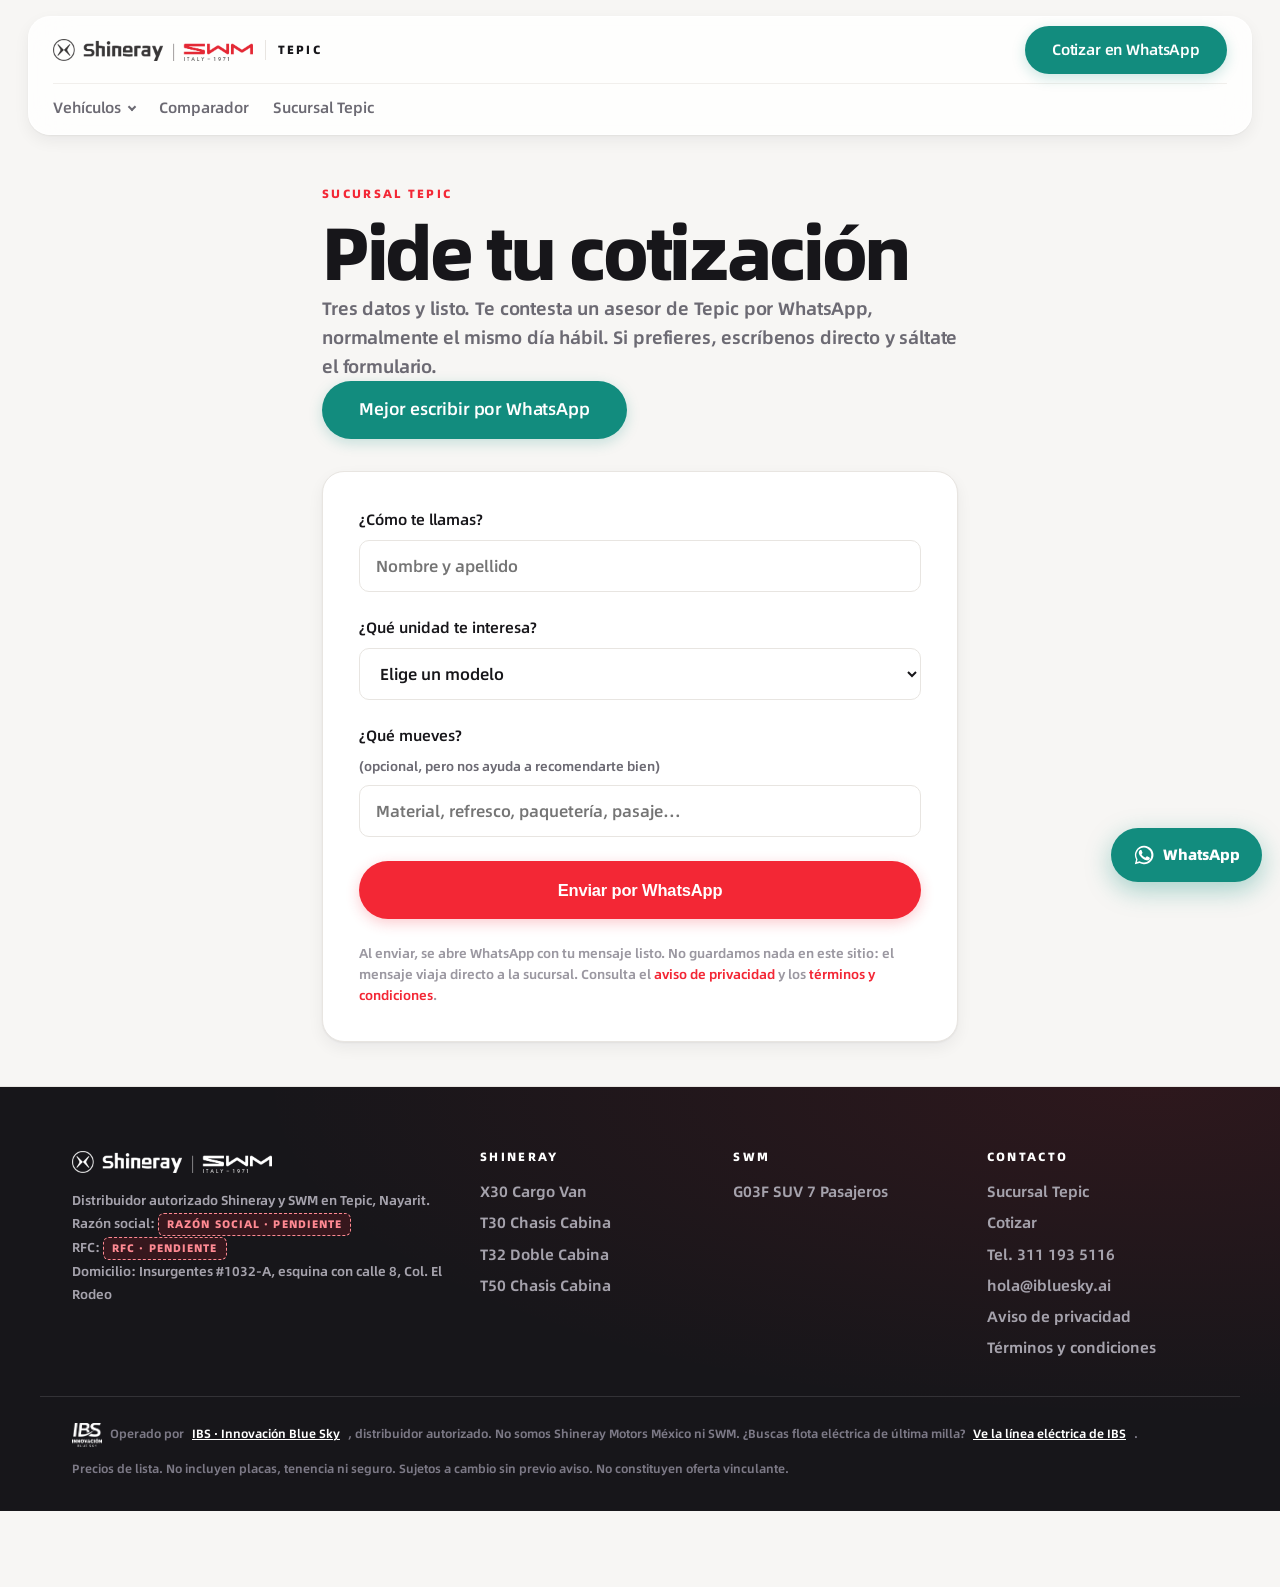
==== commit 0a6b314b: "Actualiza sitio Shineray Tepic" ====
--- a/cotizar/index.html
+++ b/cotizar/index.html
@@ -7,7 +7,7 @@
 <meta name="description" content="Pide cotización de un camión Shineray o del SUV SWM G03F en Tepic, Nayarit. Tres campos y te contesta un asesor de la sucursal por WhatsApp.">
 <meta name="robots" content="index,follow,max-image-preview:large">
 <link rel="canonical" href="https://shineray-tepic.ibluesky.ai/cotizar/">
-<meta name="theme-color" content="#3E3A39">
+<meta name="theme-color" content="#17161A">
 <meta name="geo.region" content="MX-NAY"><meta name="geo.placename" content="Tepic, Nayarit">
 <meta property="og:type" content="website"><meta property="og:locale" content="es_MX">
 <meta property="og:site_name" content="Shineray Tepic">
@@ -23,8 +23,9 @@
 <meta name="twitter:image" content="https://shineray-tepic.ibluesky.ai/assets/og/inicio.jpg">
 <link rel="preload" href="../assets/fonts/sr-600.woff2" as="font" type="font/woff2" crossorigin>
 
-<link rel="stylesheet" href="../assets/site.css?v=41d85a31">
-<link rel="icon" href="../assets/brand/favicon.svg" type="image/svg+xml">
+<link rel="stylesheet" href="../assets/site.css?v=5b5c173b">
+<link rel="icon" type="image/png" sizes="32x32" href="../assets/brand/favicon-32.png">
+<link rel="icon" type="image/png" sizes="192x192" href="../assets/brand/favicon-192.png">
 <link rel="apple-touch-icon" href="../apple-touch-icon.png">
 <link rel="manifest" href="../manifest.webmanifest">
 <meta name="apple-mobile-web-app-title" content="Shineray Tepic">
@@ -137,5 +138,5 @@
   <svg viewBox="0 0 24 24" width="22" height="22" aria-hidden="true"><path fill="currentColor" d="M17.5 14.4c-.3-.2-1.7-.9-2-1-.3-.1-.5-.2-.7.1s-.8 1-.9 1.2c-.2.2-.3.2-.6.1-.3-.2-1.2-.5-2.3-1.4-.9-.8-1.4-1.7-1.6-2s0-.4.1-.6l.5-.5c.1-.2.2-.3.3-.5s0-.4 0-.5c0-.2-.7-1.6-.9-2.2-.2-.6-.5-.5-.7-.5h-.6c-.2 0-.5.1-.8.4-.3.3-1 1-1 2.5s1.1 2.9 1.2 3.1c.2.2 2.1 3.2 5.1 4.5.7.3 1.3.5 1.7.6.7.2 1.4.2 1.9.1.6-.1 1.7-.7 2-1.4.2-.7.2-1.2.2-1.4-.1-.1-.3-.2-.6-.3z"/><path fill="currentColor" d="M12 2a10 10 0 0 0-8.6 15L2 22l5.2-1.4A10 10 0 1 0 12 2zm0 18.2c-1.6 0-3.1-.4-4.4-1.2l-.3-.2-3.1.8.8-3-.2-.3A8.2 8.2 0 1 1 12 20.2z"/></svg>
   <span>WhatsApp</span>
 </a>
-<script src="../assets/site.js?v=41d85a31" defer></script>
+<script src="../assets/site.js?v=5b5c173b" defer></script>
 </body></html>
--- a/assets/site.css
+++ b/assets/site.css
@@ -207,9 +207,12 @@
 @media(prefers-reduced-motion:reduce){.hero-car .hv{transition:none}}
 
 /* microetiqueta */
+/* Dos tonos: lo que va antes del «·» en rojo, el resto en gris.
+   La marca o la afirmación pesan; el lugar o la categoría acompañan. */
 .eyebrow{font-size:11.5px;font-weight:800;letter-spacing:.2em;text-transform:uppercase;color:var(--red);
- display:inline-flex;align-items:center;gap:var(--s2)}
-.eyebrow::before{content:"";width:5px;height:5px;border-radius:50%;background:currentColor;flex:none}
+ display:inline-flex;align-items:baseline;gap:.55em;flex-wrap:wrap;justify-content:center}
+.eyebrow span{color:var(--ink-2)}
+.sec-dark .eyebrow span,.sec-red .eyebrow span{color:rgba(255,255,255,.62)}
 .lede{color:var(--ink-2);font-size:18px;line-height:1.62;max-width:58ch;letter-spacing:-.008em}
 .cta-row{display:flex;gap:var(--s3);flex-wrap:wrap;margin-top:var(--s1)}
 
@@ -530,9 +533,19 @@
 .cmp-bar.is-top i{background:var(--red)}
 .cmp-scroll{overflow-x:auto;-webkit-overflow-scrolling:touch;border:1px solid var(--line);
  border-radius:var(--r-lg);background:var(--paper);box-shadow:var(--sh-1)}
-.cmp{border-collapse:collapse;width:100%;min-width:860px;font-size:14.5px}
+/* table-layout:fixed reparte el sobrante en partes iguales entre las columnas
+   visibles. Antes cada modelo tenía width:17% y, al quitar modelos, el 66%
+   restante se lo quedaba entero la columna de etiquetas.
+   El ancho mínimo depende de cuántos vehículos quedan (--cols, lo pone el JS):
+   con cinco no cabe en un iPhone y aparece el desplazamiento; con dos o tres,
+   cabe y no hace falta. */
+/* 146 + 5×120 = 746 px: entra completa en un iPad de 820 pt sin desplazar */
+.cmp{border-collapse:collapse;width:100%;table-layout:fixed;font-size:14.5px;
+ min-width:calc(var(--cmp-lbl,146px) + var(--cols,5) * var(--cmp-col,120px))}
+.cmp thead td:first-child,.cmp tbody th{width:var(--cmp-lbl,146px)}
 .cmp thead th{padding:var(--s4);border-bottom:1px solid var(--line);vertical-align:bottom;text-align:left;
- font-weight:400;width:17%}
+ font-weight:400;width:auto}
+@media(max-width:560px){.cmp{--cmp-lbl:116px;--cmp-col:116px}}
 .cmp thead th a{color:var(--ink);display:block}
 .cmp thead th a:hover{text-decoration:none}
 .cmp thead th img{width:100%;margin-bottom:var(--s3);border-radius:var(--r-sm)}
@@ -693,23 +706,3 @@
 /* Ajustes hechos desde el editor visual.
    Se escriben solos al pulsar «Guardar».
    Puedes borrar cualquier bloque a mano si te arrepientes. */
-
-section.hero-h.reveal:nth-child(1) > div.wrap > div.hero-tabs:nth-child(4) > button.hero-tab:nth-child(1) {
-  display: none !important;
-}
-
-main:nth-child(3) > section.hero-h.reveal:nth-child(1) > div.wrap > div.hero-tabs:nth-child(4) {
-  display: none !important;
-}
-
-div.wrap > div.sec-head:nth-child(1) > span.sec-note:nth-child(2) > span.pend {
-  display: none !important;
-}
-
-section.sec.reveal:nth-child(3) > div.wrap > div.sec-head:nth-child(1) > span.sec-note:nth-child(2) {
-  text-align: right !important;
-}
-
-section.sec.sec-alt:nth-child(5) > div.wrap > div.sec-head:nth-child(1) > span.sec-note:nth-child(2) {
-  display: none !important;
-}
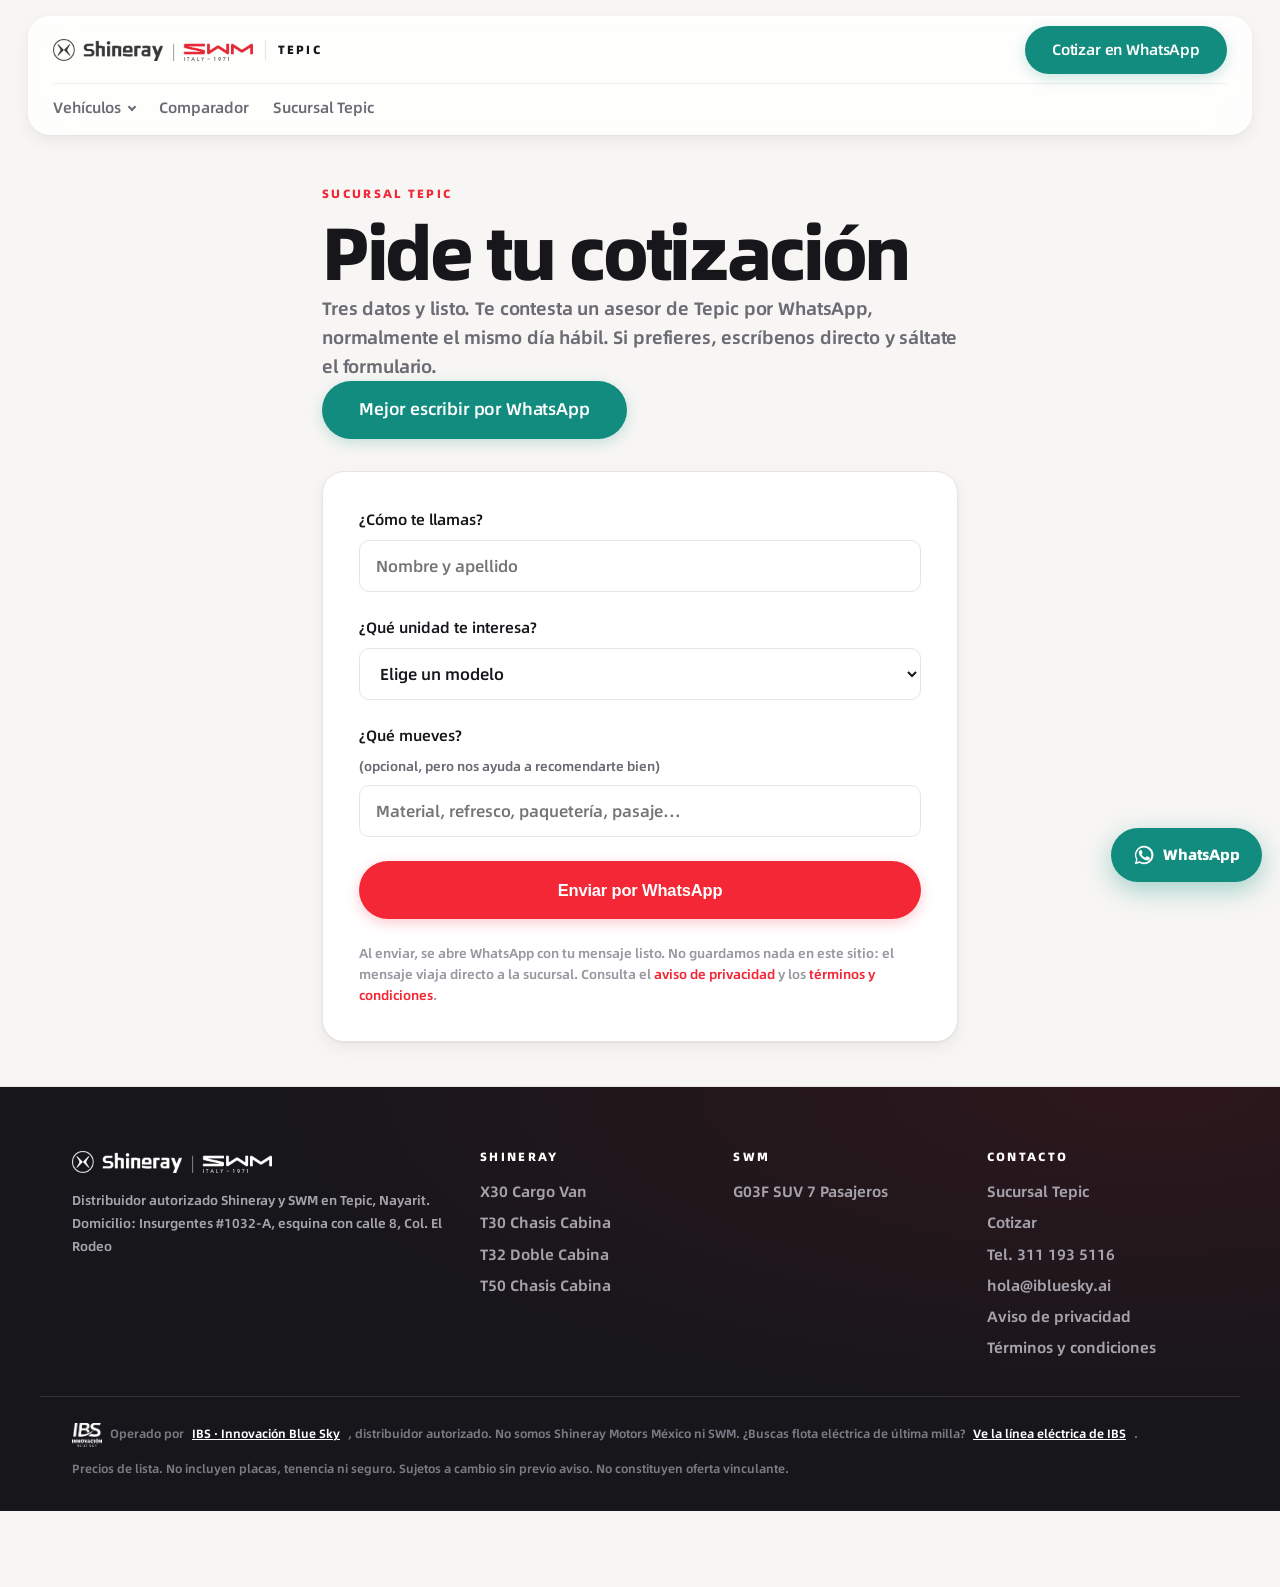
==== commit 377591cd: "Actualiza sitio Shineray Tepic" ====
--- a/cotizar/index.html
+++ b/cotizar/index.html
@@ -23,7 +23,7 @@
 <meta name="twitter:image" content="https://shineray-tepic.ibluesky.ai/assets/og/inicio.jpg">
 <link rel="preload" href="../assets/fonts/sr-600.woff2" as="font" type="font/woff2" crossorigin>
 
-<link rel="stylesheet" href="../assets/site.css?v=5b5c173b">
+<link rel="stylesheet" href="../assets/site.css?v=2eff147d">
 <link rel="icon" type="image/png" sizes="32x32" href="../assets/brand/favicon-32.png">
 <link rel="icon" type="image/png" sizes="192x192" href="../assets/brand/favicon-192.png">
 <link rel="apple-touch-icon" href="../apple-touch-icon.png">
@@ -45,7 +45,7 @@
       <span class="brand-city">Tepic</span>
     </a>
     <div class="hdr-act">
-      <a class="btn btn-wa" href="https://wa.me/523111935116?text=Hola,%20vi%20su%20sitio%20y%20quiero%20informacion" data-ev="wa_header">Cotizar en WhatsApp</a>
+      <a class="btn btn-wa" href="https://wa.me/523111935116?text=Hola%2C%20vi%20su%20sitio%20y%20quiero%20informaci%C3%B3n" data-ev="wa_header">Cotizar en WhatsApp</a>
     </div>
   </div>
   <nav class="hdr-nav" aria-label="Principal"><div class="nav-row">
@@ -76,7 +76,7 @@
       <span class="mcard-go">Ver ficha</span></a></div>
           <div class="mega-links">
             <a href="../#comparador">Comparar los cinco</a>
-            <a href="https://wa.me/523111935116?text=Hola,%20quiero%20cotizar%20varias%20unidades%20para%20mi%20flotilla" data-ev="wa_flotilla">Compra por flotilla</a>
+            <a href="https://wa.me/523111935116?text=Hola%2C%20quiero%20cotizar%20varias%20unidades%20para%20mi%20flotilla" data-ev="wa_flotilla">Compra por flotilla</a>
             <a href="../sucursales/tepic/">Sucursal Tepic</a>
             <a href="../cotizar/">Pedir cotización</a>
           </div>
@@ -93,7 +93,7 @@
   <div class="eyebrow">Sucursal Tepic</div>
   <h1>Pide tu cotización</h1>
   <p class="lede">Tres datos y listo. Te contesta un asesor de Tepic por WhatsApp, normalmente el mismo día hábil. Si prefieres, escríbenos directo y sáltate el formulario.</p>
-  <a class="btn btn-wa btn-lg" href="https://wa.me/523111935116?text=Hola,%20quiero%20una%20cotizacion" data-ev="wa_cotizar">Mejor escribir por WhatsApp</a>
+  <a class="btn btn-wa btn-lg" href="https://wa.me/523111935116?text=Hola%2C%20quiero%20una%20cotizaci%C3%B3n" data-ev="wa_cotizar">Mejor escribir por WhatsApp</a>
 
   <form class="form" id="cot" novalidate>
     <label>¿Cómo te llamas?<input name="nombre" required autocomplete="name" placeholder="Nombre y apellido"></label>
@@ -110,8 +110,6 @@
   <div>
     <img src="../assets/brand/lockup-white.webp" alt="Shineray · SWM" width="220" height="24" loading="lazy">
     <p class="ftr-legal">Distribuidor autorizado Shineray y SWM en Tepic, Nayarit.<br>
-      Razón social: <span class="pend" data-pend="razon_social" title="Dato pendiente: Razón social">RAZÓN SOCIAL · PENDIENTE</span><br>
-      RFC: <span class="pend" data-pend="rfc" title="Dato pendiente: RFC">RFC · PENDIENTE</span><br>
       Domicilio: Insurgentes #1032-A, esquina con calle 8, Col. El Rodeo</p>
   </div>
   <div><h3>Shineray</h3>
@@ -134,9 +132,9 @@
    <span>Precios de lista. No incluyen placas, tenencia ni seguro. Sujetos a cambio sin previo aviso. No constituyen oferta vinculante.</span>
  </div>
 </footer>
-<a class="fab" href="https://wa.me/523111935116?text=Hola,%20quiero%20informacion%20de%20un%20vehiculo%20Shineray" data-ev="wa_fab" aria-label="Escribir por WhatsApp">
+<a class="fab" href="https://wa.me/523111935116?text=Hola%2C%20quiero%20informaci%C3%B3n%20de%20un%20veh%C3%ADculo%20Shineray" data-ev="wa_fab" aria-label="Escribir por WhatsApp">
   <svg viewBox="0 0 24 24" width="22" height="22" aria-hidden="true"><path fill="currentColor" d="M17.5 14.4c-.3-.2-1.7-.9-2-1-.3-.1-.5-.2-.7.1s-.8 1-.9 1.2c-.2.2-.3.2-.6.1-.3-.2-1.2-.5-2.3-1.4-.9-.8-1.4-1.7-1.6-2s0-.4.1-.6l.5-.5c.1-.2.2-.3.3-.5s0-.4 0-.5c0-.2-.7-1.6-.9-2.2-.2-.6-.5-.5-.7-.5h-.6c-.2 0-.5.1-.8.4-.3.3-1 1-1 2.5s1.1 2.9 1.2 3.1c.2.2 2.1 3.2 5.1 4.5.7.3 1.3.5 1.7.6.7.2 1.4.2 1.9.1.6-.1 1.7-.7 2-1.4.2-.7.2-1.2.2-1.4-.1-.1-.3-.2-.6-.3z"/><path fill="currentColor" d="M12 2a10 10 0 0 0-8.6 15L2 22l5.2-1.4A10 10 0 1 0 12 2zm0 18.2c-1.6 0-3.1-.4-4.4-1.2l-.3-.2-3.1.8.8-3-.2-.3A8.2 8.2 0 1 1 12 20.2z"/></svg>
   <span>WhatsApp</span>
 </a>
-<script src="../assets/site.js?v=5b5c173b" defer></script>
+<script src="../assets/site.js?v=2eff147d" defer></script>
 </body></html>
